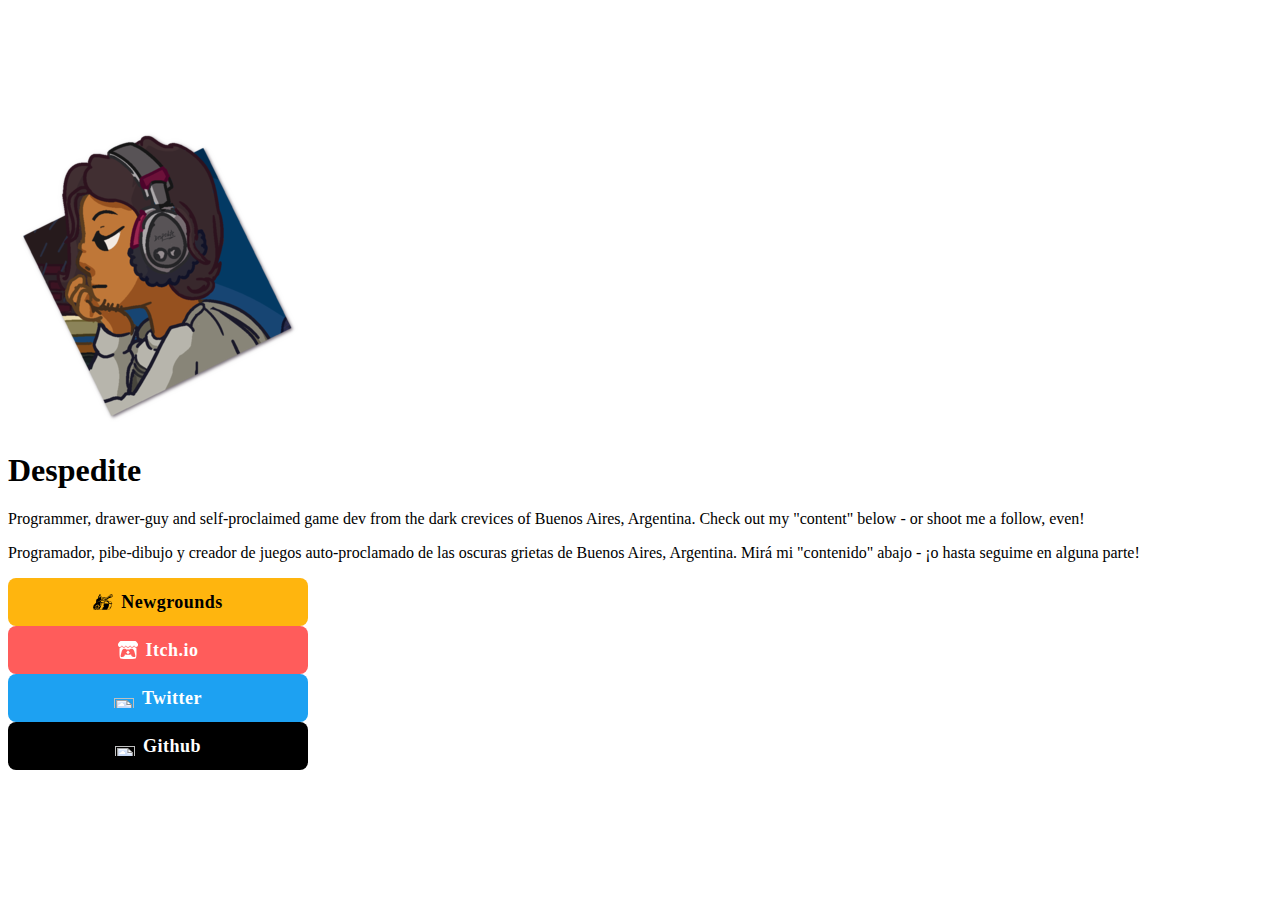
==== index.html @ 611a7c71 "Update index.html" ====
<!DOCTYPE html>
<html lang="en">
<head>

  <!-- Page Information
  –––––––––––––––––––––––––––––––––––––––––––––––––– -->
  <meta charset="utf-8">
  <title>Despedite</title>
  <meta name="description" content="Erik's online presence and base of operations.">
  <meta name="author" content="Erik Bianco Vera">

  <!-- Mobile Specific Metas
  –––––––––––––––––––––––––––––––––––––––––––––––––– -->
  <meta name="viewport" content="width=device-width, initial-scale=1">

  <!-- FONT
  –––––––––––––––––––––––––––––––––––––––––––––––––– -->
  <link href="https://fonts.googleapis.com/css?family=Open+Sans:400,600,800&display=swap" rel="stylesheet">

  <!-- CSS
  –––––––––––––––––––––––––––––––––––––––––––––––––– -->
  <link rel="stylesheet" href="css/normalize.css">
  <link rel="stylesheet" href="css/skeleton-light.css">
  <link rel="stylesheet" href="css/brands.css">

  <!-- Favicon
  –––––––––––––––––––––––––––––––––––––––––––––––––– -->
  <link rel="icon" type="image/png" href="images/avatar.png">

</head>
<body>
  
  <!-- Internationalization (booo)
  –––––––––––––––––––––––––––––––––––––––––––––––––– -->
  <script type="text/javascript">
    var userLang = navigator.language || navigator.userLanguage; 
    var simpleLang = userLang.substring(0, 2);
    if (simpleLang == "es") {
      document.getElementById("english").style.display = "none";
      document.getElementById("spanish").style.display = "none";
    }
  </script>

  <!-- Primary Page Layout
  –––––––––––––––––––––––––––––––––––––––––––––––––– -->
  <div class="container">
    <div class="row">
      <div class="column" style="margin-top: 10%">
        <!-- Your Image Here -->
        <img src="images/avatar.png" srcset="images/avatar@2x.png 2x">

        <!-- Your Name -->
        <h1>Despedite</h1>

        <!-- Short Bio -->
        <p class="english">Programmer, drawer-guy and self-proclaimed game dev from the dark crevices of Buenos Aires, Argentina. Check out my "content" below - or shoot me a follow, even!</p>
        <p class="spanish">Programador, pibe-dibujo y creador de juegos auto-proclamado de las oscuras grietas de Buenos Aires, Argentina. Mirá mi "contenido" abajo - ¡o hasta seguime en alguna parte!</p>
        

        <!-- Replace # with your profile URL. Delete whatever you don't need & create your own brand styles in css/brands.css -->  

        <!-- Newgrounds -->
        <a class="button button-newgrounds" href="https://despedite.newgrounds.com"><img class="icon" src="icons/newgrounds.svg">Newgrounds</a>
          <br>

        <!-- Itch.io --> 
        <a class="button button-itchio" href="https://despedite.itch.io"><img class="icon" src="icons/itchio.svg">Itch.io</a>
          <br>

        <!-- Twitter -->
        <a class="button button-twitter" href="https://twitter.com/heydespedite"><img class="icon" src="icons/twitter.svg">Twitter</a>
          <br>
        
        <!-- Github -->
        <a class="button button-github" href="https://github.com/despedite"><img class="icon" src="icons/github.svg">Github</a>
          <br>

        <!-- Instagram 
        <a class="button button-instagram" href="#"><img class="icon" src="icons/instagram.svg">Instagram</a>
          <br>
        -->

        <!-- YouTube 
        <a class="button button-youtube" href="#"><img class="icon" src="icons/youtube.svg">YouTube</a>
          <br> 
        -->

        <br>
        <br>
          
      </div>
    </div>
  </div>

<!-- End Document
  –––––––––––––––––––––––––––––––––––––––––––––––––– -->
</body>
</html>
---- css/brands.css ----
/*
* littlelink.io
* Skeleton V2.0.4
* Copyright 2014, Dave Gamache
* www.getskeleton.com
* Free to use under the MIT license.
* http://www.opensource.org/licenses/mit-license.php
* 12/29/2014
*/

/*
* Built using on:
* Skeleton V2.0.4
* Copyright 2014, Dave Gamache
* www.getskeleton.com
* Free to use under the MIT license.
* http://www.opensource.org/licenses/mit-license.php
* 12/29/2014
*/


/* Table of contents
––––––––––––––––––––––––––––––––––––––––––––––––––

- Buttons
- Brand Styles

*/


/* Buttons
–––––––––––––––––––––––––––––––––––––––––––––––––– */

.button,
button {
  display: inline-block;
  text-decoration: none;
  height: 48px;
  padding: 0 16px;
  text-align: center;
  vertical-align: middle;
  font-size: 18px;
  width: 300px;
  font-weight: 600;
  line-height: 48px;
  letter-spacing: 0.5px;
  white-space: wrap;
  background-color: transparent;
  border-radius: 8px;
  cursor: pointer;
  box-sizing: border-box; }
button:hover,
.button:focus {
  color: #333;
  border-color: #888;
  outline: 0; }
.button.button-primary {
  color: #FFF;
  filter: brightness(90%) }
.button.button-primary:hover,
.button.button-primary:focus {
  color: #FFF;
  filter: brightness(90%) }


/* Brand Icons
–––––––––––––––––––––––––––––––––––––––––––––––––– */

.icon {
  padding: 0px 8px 3.5px 0px;
  vertical-align: middle;
  width: 20px;
  height: 20px;
}


/* Brand Styles
–––––––––––––––––––––––––––––––––––––––––––––––––– */

/* Discord */
.button.button-discord {
  color: #FFFFFF;
  background-color: #7289DA }
.button.button-discord:hover,
.button.button-discord:focus {
  filter: brightness(90%) }

/* Itch.io */
.button.button-itchio {
  color: #FFFFFF;
  background-color: #FF5C5B }
.button.button-itchio:hover,
.button.button-itchio:focus {
  filter: brightness(90%) }

/* Newgrounds */
.button.button-newgrounds {
  color: #000000;
  background-color: #FFB50E }
.button.button-newgrounds:hover,
.button.button-newgrounds:focus {
  filter: brightness(90%) }

/* Facebook */
.button.button-facebook {
  color: #FFFFFF;
  background-color: #1877f2 }
.button.button-facebook:hover,
.button.button-facebook:focus {
  filter: brightness(90%) }

/* Facebook Messenger */
.button.button-messenger {
  color: #FFFFFF;
  background-image: linear-gradient(25deg,#0099FF, #5F5DFF,#A033FF, #C740CC, #FF5280, #FF7061) }
.button.button-messenger:hover,
.button.button-messenger:focus {
  filter: brightness(90%) }

/* Figma */
.button.button-figma {
  color: #FFFFFF;
  background-color: #000000 }
.button.button-figma:hover,
.button.button-figma:focus {
  filter: brightness(90%) }

/* Github */
.button.button-github {
  color: #FFFFFF;
  background-color: #000000 }
.button.button-github:hover,
.button.button-github:focus {
  filter: brightness(90%) }

/* Goodreads */
.button.button-goodreads {
  color: #333333;
  background-color: #F3F1E6 }
.button.button-goodreads:hover,
.button.button-goodreads:focus {
  filter: brightness(90%) }

/* Instagram */
.button.button-instagram {
  color: #FFFFFF;
  background-image: linear-gradient(-135deg,#1400c8,#b900b4,#f50000) }
.button.button-instagram:hover,
.button.button-instagram:focus {
  filter: brightness(90%) }

/* Kit */
.button.button-kit {
  color: #FFFFFF;
  background-color: #000000 }
.button.button-kit:hover,
.button.button-kit:focus {
  filter: brightness(90%) }

/* LinkedIn */
.button.button-linkedin {
  color: #FFFFFF;
  background-color: #2867B2 }
.button.button-linkedin:hover,
.button.button-linkedin:focus {
  filter: brightness(90%) }

/* Medium */
.button.button-medium {
  color: #FFFFFF;
  background-color: #000000 }
.button.button-medium:hover,
.button.button-medium:focus {
  filter: brightness(90%) }

/* Pinterest */
.button.button-pinterest {
  color: #000000;
  background-color: #FFE2EB }
.button.button-pinterest:hover,
.button.button-pinterest:focus {
  filter: brightness(90%) }

/* Reddit */
.button.button-reddit {
  color: #000000;
  background-color: #D7DFE2 }
.button.button-reddit:hover,
.button.button-reddit:focus {
  filter: brightness(90%) }

/* Skoob */
.button.button-skoob {
  color: #FFFFFF;
  background-color: #3189C8 }
.button.button-skoob:hover,
.button.button-skoob:focus {
  filter: brightness(90%) }

/* Snapchat */
.button.button-snapchat {
  color: #000000;
  background-color: #fffc00 }
.button.button-snapchat:hover,
.button.button-snapchat:focus {
  filter: brightness(90%) }

/* SoundCloud */
.button.button-soundcloud {
  color: #FFFFFF;
  background-color: #ff5500 }
.button.button-soundcloud:hover,
.button.button-soundcloud:focus {
  filter: brightness(90%) }

/* Spotify */
.button.button-spotify {
  color: #FFFFFF;
  background-color: #000000 }
.button.button-spotify:hover,
.button.button-spotify:focus {
  filter: brightness(90%) }

/* Steam */
.button.button-steam {
  color: #FFFFFF;
  background-color: #171a21 }
.button.button-steam:hover,
.button.button-steam:focus {
  filter: brightness(90%) }
  
/* Telegram */
.button.button-telegram {
  color: #FFFFFF;
  background-color: #3faee8 }
.button.button-telegram:hover,
.button.button-telegram:focus {
  filter: brightness(90%) }

/* Tumblr */
.button.button-tumblr {
  color: #FFFFFF;
  background-color: #131313 }
.button.button-tumblr:hover,
.button.button-tumblr:focus {
  filter: brightness(90%) }

/* Twitch */
.button.button-twitch {
  color: #FFFFFF;
  background-color: #9146ff }
.button.button-twitch:hover,
.button.button-twitch:focus {
  filter: brightness(90%) }

/* Twitter */
.button.button-twitter {
  color: #FFFFFF;
  background-color: #1DA1F2 }
.button.button-twitter:hover,
.button.button-twitter:focus {
  filter: brightness(90%) }

/* Vimeo */
.button.button-vimeo {
  color: #FFFFFF;
  background-color: #1ab7ea }
.button.button-vimeo:hover,
.button.button-vimeo:focus {
  filter: brightness(90%) }

/* YouTube */
.button.button-youtube {
  color: #FFFFFF;
  background-color:  #000000 }
.button.button-youtube:hover,
.button.button-youtube:focus {
  filter: brightness(90%) }

/* Wordpress */
.button.button-wordpress {
  color: #FFFFFF;
  background-color: #21759b }
.button.button-wordpress:hover,
.button.button-wordpress:focus {
  filter: brightness(90%) }
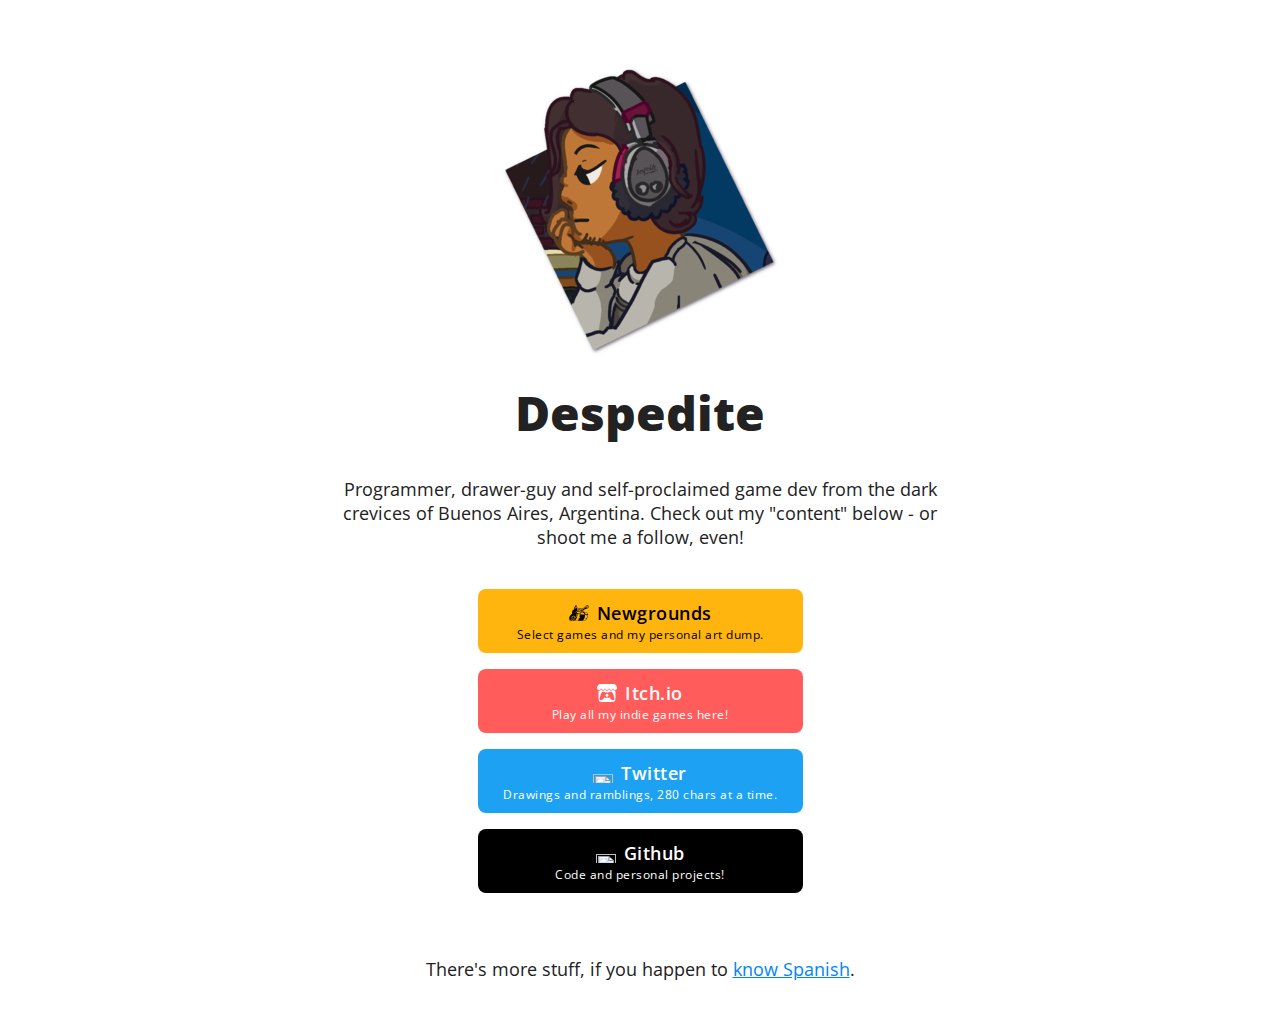
==== commit f9c484b5: "Añadidas descripciones de item, I18N" ====
--- a/index.html
+++ b/index.html
@@ -32,12 +32,30 @@
   
   <!-- Internationalization (booo)
   –––––––––––––––––––––––––––––––––––––––––––––––––– -->
+  <script src="https://ajax.googleapis.com/ajax/libs/jquery/3.4.1/jquery.min.js"></script>
+
   <script type="text/javascript">
-    var userLang = navigator.language || navigator.userLanguage; 
-    var simpleLang = userLang.substring(0, 2);
-    if (simpleLang == "es") {
-      document.getElementById("english").style.display = "none";
-      document.getElementById("spanish").style.display = "none";
+    $(document).ready(function(){  
+      var userLang = navigator.language || navigator.userLanguage; 
+      var simpleLang = userLang.substring(0, 2);
+      if (simpleLang == "es") {
+        $(".english").hide();
+        $(".spanish").show();
+      } else {
+        $(".english").show();
+        $(".spanish").hide();
+      }
+      $(".container").css("opacity", "1");
+    });
+
+    function changeLanguages(codeToChange) {
+      if (codeToChange == "en") {
+        $(".english").show();
+        $(".spanish").hide();
+      } else {
+        $(".english").hide();
+        $(".spanish").show();
+      }
     }
   </script>
 
@@ -60,33 +78,55 @@
         <!-- Replace # with your profile URL. Delete whatever you don't need & create your own brand styles in css/brands.css -->  
 
         <!-- Newgrounds -->
-        <a class="button button-newgrounds" href="https://despedite.newgrounds.com"><img class="icon" src="icons/newgrounds.svg">Newgrounds</a>
-          <br>
+        <div class="english">
+          <div class="button button-newgrounds">
+            <a href="https://despedite.newgrounds.com"><img class="icon" src="icons/newgrounds.svg">Newgrounds</a>
+            <p>Select games and my personal art dump.</p>
+              <br>
+          </div>
 
-        <!-- Itch.io --> 
-        <a class="button button-itchio" href="https://despedite.itch.io"><img class="icon" src="icons/itchio.svg">Itch.io</a>
-          <br>
+          <!-- Itch.io --> 
+          <div class="button button-itchio">
+            <a href="https://despedite.itch.io"><img class="icon" src="icons/itchio.svg">Itch.io</a>
+            <p>Play all my indie games here!</p>
+              <br>
+          </div>
 
-        <!-- Twitter -->
-        <a class="button button-twitter" href="https://twitter.com/heydespedite"><img class="icon" src="icons/twitter.svg">Twitter</a>
-          <br>
-        
-        <!-- Github -->
-        <a class="button button-github" href="https://github.com/despedite"><img class="icon" src="icons/github.svg">Github</a>
-          <br>
+          <!-- Twitter -->
+          <div class="button button-twitter">
+            <a href="https://twitter.com/heydespedite"><img class="icon" src="icons/twitter.svg">Twitter</a>
+            <p>Drawings and ramblings, 280 chars at a time.</p>
+              <br>
+          </div>
+          
+          <!-- Github -->
+          <div class="button button-github">
+            <a href="https://github.com/despedite"><img class="icon" src="icons/github.svg">Github</a>
+            <p>Code and personal projects!</p>
+            <br>
+          </div>
+        </div>
 
-        <!-- Instagram 
-        <a class="button button-instagram" href="#"><img class="icon" src="icons/instagram.svg">Instagram</a>
-          <br>
-        -->
+        <div class="spanish">
+          <!-- Instagram -->
+          <div class="button button-instagram">
+            <a href="https://www.instagram.com/despedite"><img class="icon" src="icons/instagram.svg">Instagram</a>
+            <p>Arte y otras cosas personales.</p>
+          </div>
+            <br>
 
-        <!-- YouTube 
-        <a class="button button-youtube" href="#"><img class="icon" src="icons/youtube.svg">YouTube</a>
-          <br> 
-        -->
+          <!-- YouTube -->
+          <div class="button button-youtube">
+            <a href="https://www.youtube.com/Despedite"><img class="icon" src="icons/youtube.svg">YouTube</a>
+              <p>Cuando haces tus proyectos en video.</p>
+              <br> 
+          </div>
+        </div>
 
         <br>
         <br>
+        <p class="english">There's more stuff, if you happen to <a href="#" onclick="changeLanguages('es')">know Spanish</a>.</p>
+        <p class="spanish">Hay todavía más, si <a href="#" onclick="changeLanguages('en')">sabés Inglés</a>.</p>
           
       </div>
     </div>
--- a/css/skeleton-light.css
+++ b/css/skeleton-light.css
@@ -0,0 +1,168 @@
+/*
+* littlelink V1
+* https://littlelink.com
+* Free to use under the MIT license.
+* http://www.opensource.org/licenses/mit-license.php
+* 12/21/2019
+*
+* Built using:
+*
+* Skeleton V2.0.4
+* Copyright 2014, Dave Gamache
+* www.getskeleton.com
+* Free to use under the MIT license.
+* http://www.opensource.org/licenses/mit-license.php
+* 12/29/2014
+*/
+
+
+/* Table of contents
+––––––––––––––––––––––––––––––––––––––––––––––––––
+- Grid
+- Base Styles
+- Typography
+- Links
+- Code
+- Spacing
+- Utilities
+*
+* You'll find the button css in css/brands.css.
+*
+*/
+
+
+/* Grid
+–––––––––––––––––––––––––––––––––––––––––––––––––– */
+.container {
+  opacity: 0;
+  position: relative;
+  width: 100%;
+  max-width: 600px;
+  text-align: center;
+  margin: 0 auto;
+  padding: 0 20px;
+  box-sizing: border-box; }
+.column {
+  position: center;
+  width: 100%;
+  float: center;
+  box-sizing: border-box; }
+
+/* For devices larger than 400px */
+@media (min-width: 400px) {
+  .container {
+    width: 85%;
+    padding: 0; }
+}
+
+/* For devices larger than 550px */
+@media (min-width: 550px) {
+  .container {
+    width: 80%; }
+  .column,
+  .columns {
+    margin-left: 0; }
+  .column:first-child,
+  .columns:first-child {
+    margin-left: 0; }
+
+}
+
+
+/* Base Styles
+–––––––––––––––––––––––––––––––––––––––––––––––––– */
+/* NOTE
+html is set to 62.5% so that all the REM measurements throughout Skeleton
+are based on 10px sizing. So basically 1.5rem = 15px :) */
+html {
+  font-size: 100%; }
+body {
+  font-size: 18px;
+  line-height: 24px;
+  font-weight: 400;
+  font-family: "Open Sans", "HelveticaNeue", "Helvetica Neue", Helvetica, Arial, sans-serif;
+  color: #222; }
+
+
+/* Typography
+–––––––––––––––––––––––––––––––––––––––––––––––––– */
+h1 {
+  margin-top: 0;
+  margin-bottom: 16px;
+  font-weight: 800; }
+h1 { font-size:24px; line-height: 64px; letter-spacing: 0;}
+
+
+/* Larger than phablet */
+@media (min-width: 550px) {
+  h1 { font-size: 48px; line-height: 96px;}
+}
+
+p {
+  margin-top: 0; }
+
+
+/* Links
+–––––––––––––––––––––––––––––––––––––––––––––––––– */
+a {
+  color: #0085FF; }
+a:hover {
+  color: #0085FF; }
+
+
+/* Code
+–––––––––––––––––––––––––––––––––––––––––––––––––– */
+code {
+  padding: .2rem .5rem;
+  margin: 0 .2rem;
+  font-size: 90%;
+  white-space: nowrap;
+  background: #F1F1F1;
+  border: 1px solid #E1E1E1;
+  border-radius: 4px; }
+pre > code {
+  display: block;
+  padding: 1rem 1.5rem;
+  white-space: pre; }
+
+/* Spacing
+–––––––––––––––––––––––––––––––––––––––––––––––––– */
+button,
+.button {
+  margin-bottom: 1rem; }
+input,
+textarea,
+select,
+fieldset {
+  margin-bottom: 1.5rem; }
+pre,
+blockquote,
+dl,
+figure,
+p,
+ol {
+  margin-bottom: 2.5rem; }
+
+
+/* Utilities
+–––––––––––––––––––––––––––––––––––––––––––––––––– */
+.u-full-width {
+  width: 100%;
+  box-sizing: border-box; }
+.u-max-full-width {
+  max-width: 100%;
+  box-sizing: border-box; }
+.u-pull-right {
+  float: right; }
+.u-pull-left {
+  float: left; }
+
+
+/* Misc
+–––––––––––––––––––––––––––––––––––––––––––––––––– */
+hr {
+  margin-top: 3rem;
+  margin-bottom: 3.5rem;
+  border-width: 0;
+  border-top: 1px solid #E1E1E1; }
+
--- a/css/brands.css
+++ b/css/brands.css
@@ -35,12 +35,12 @@
 button {
   display: inline-block;
   text-decoration: none;
-  height: 48px;
+  height: 64px;
   padding: 0 16px;
   text-align: center;
   vertical-align: middle;
   font-size: 18px;
-  width: 300px;
+  width: 325px;
   font-weight: 600;
   line-height: 48px;
   letter-spacing: 0.5px;
@@ -62,6 +62,18 @@
   color: #FFF;
   filter: brightness(90%) }
 
+.button p {
+  font-size:12px;
+  margin:-26px;
+  font-weight:normal;
+  color: inherit;
+}
+
+.button a {
+  color: inherit;
+  text-decoration: inherit;
+}
+
 
 /* Brand Icons
 –––––––––––––––––––––––––––––––––––––––––––––––––– */
